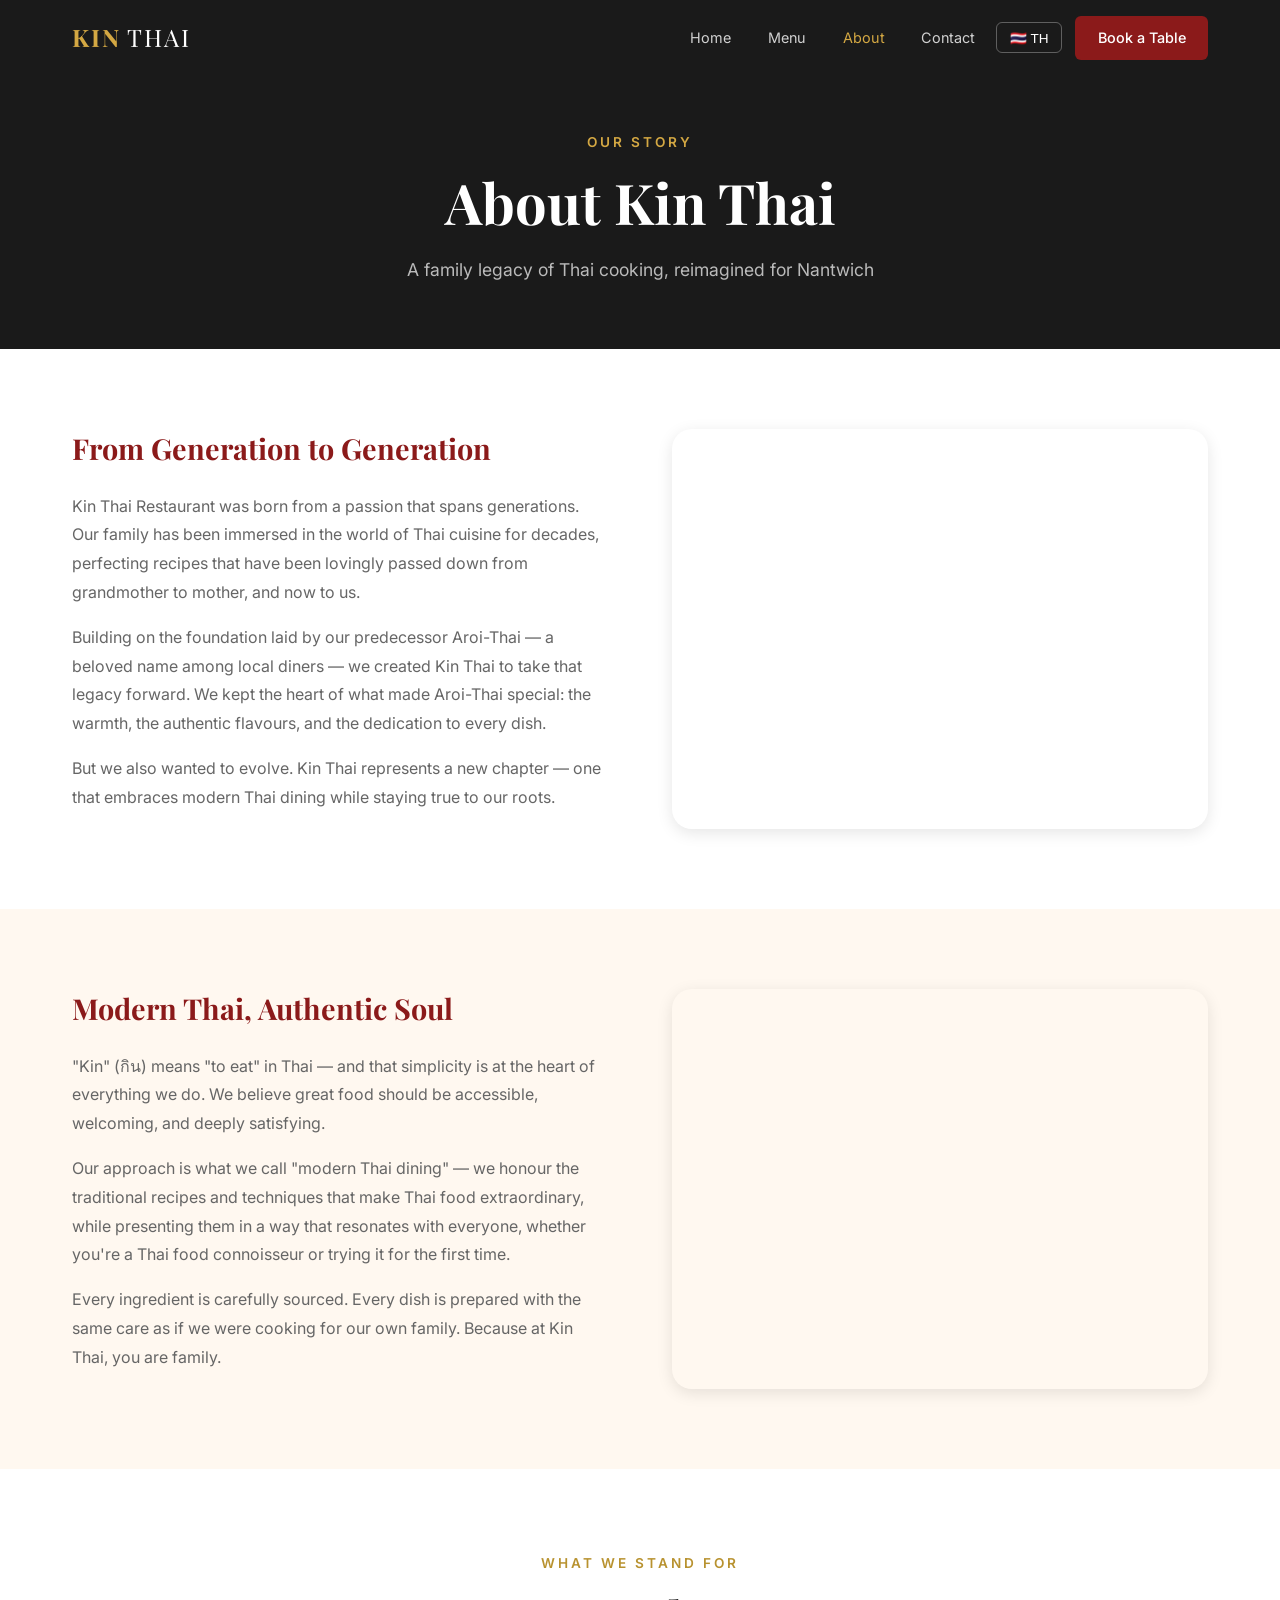
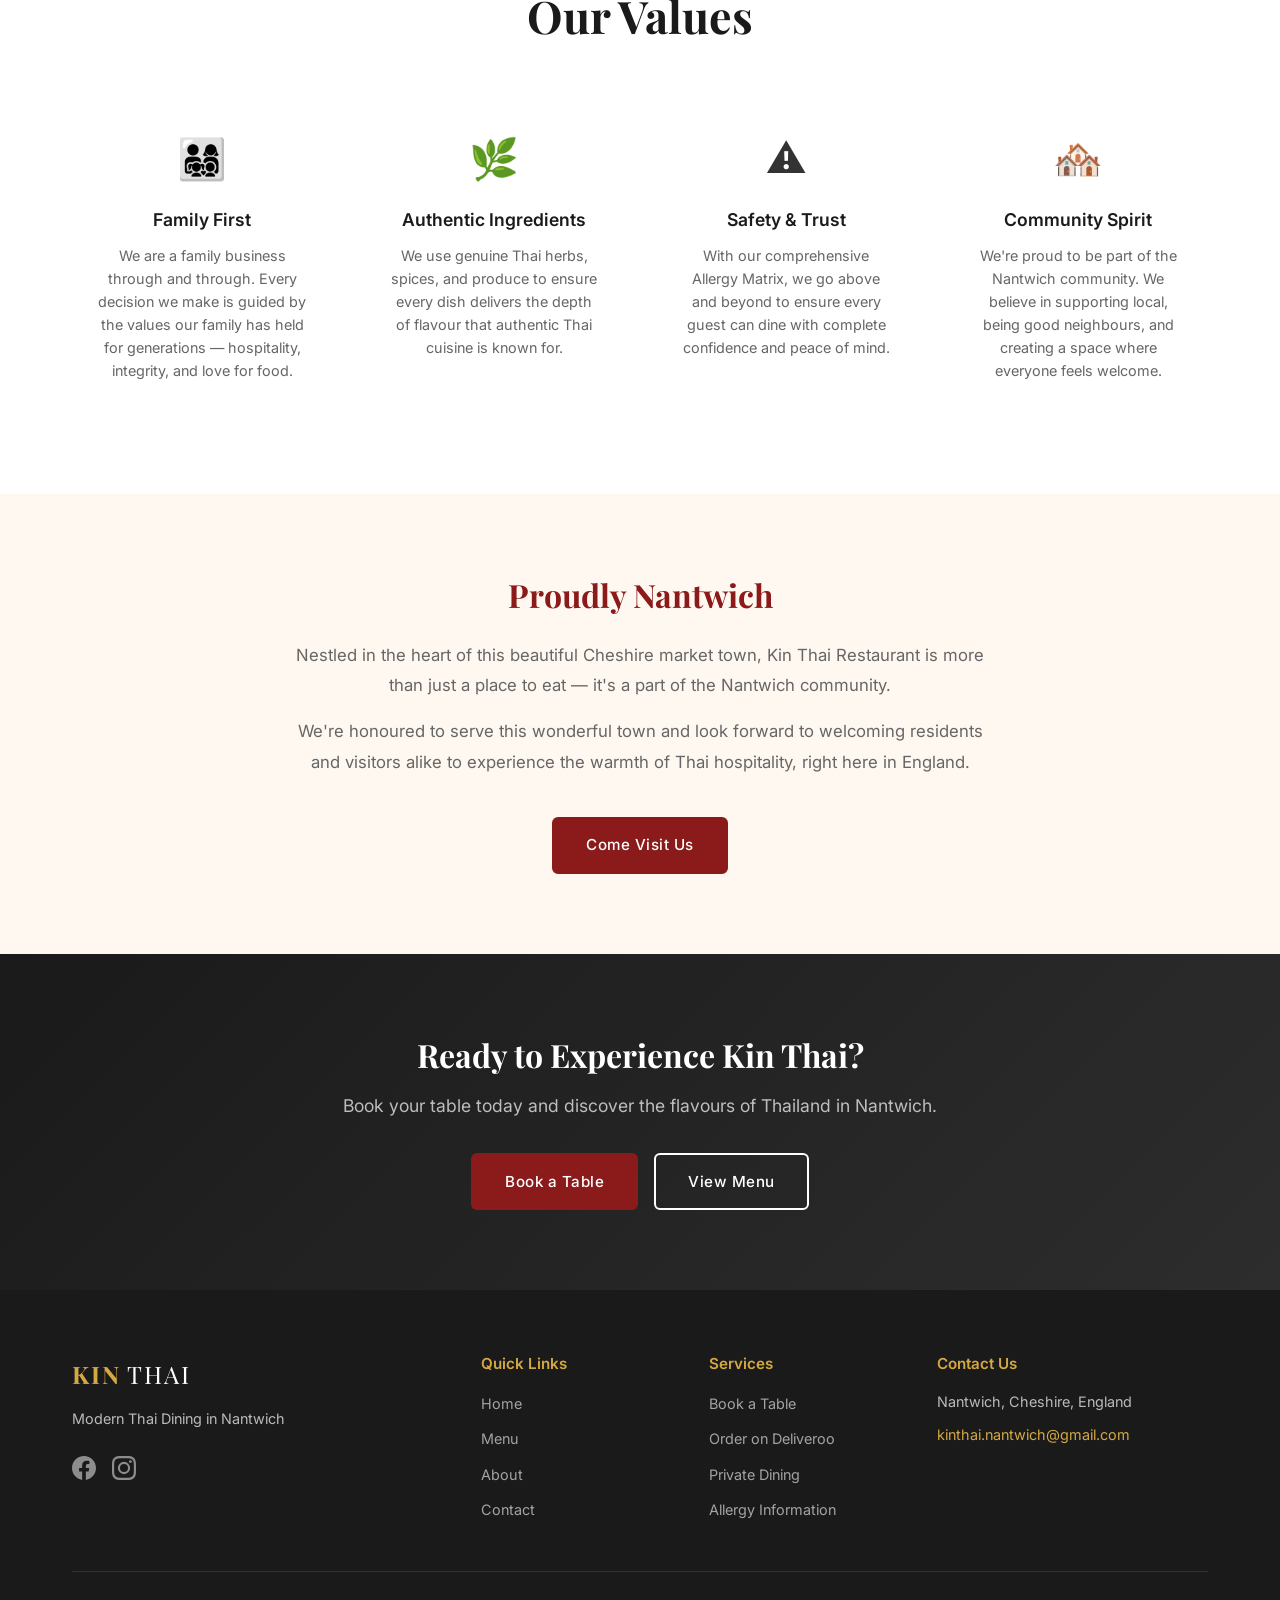
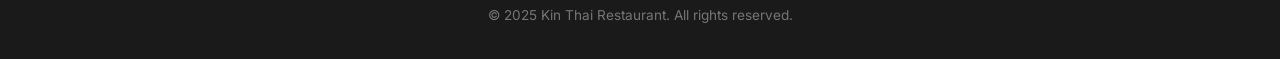
==== about.html @ df7f967f "Initial commit: Kin Thai Restaurant website - Homepage with hero, services, highlights, opening hour" ====
<!DOCTYPE html>
<html lang="en">
<head>
    <meta charset="UTF-8">
    <meta name="viewport" content="width=device-width, initial-scale=1.0">
    <meta name="description" content="About Kin Thai Restaurant - Our family story, heritage, and passion for authentic Thai cuisine in Nantwich, England.">
    <title>About | Kin Thai Restaurant</title>
    <link rel="preconnect" href="https://fonts.googleapis.com">
    <link rel="preconnect" href="https://fonts.gstatic.com" crossorigin>
    <link href="https://fonts.googleapis.com/css2?family=Playfair+Display:ital,wght@0,400;0,600;0,700;1,400&family=Inter:wght@300;400;500;600&family=Noto+Sans+Thai:wght@300;400;500;600&display=swap" rel="stylesheet">
    <link rel="stylesheet" href="css/style.css">
</head>
<body>
    <!-- Navigation -->
    <nav class="navbar navbar-dark" id="navbar">
        <div class="nav-container">
            <a href="index.html" class="nav-logo">
                <span class="logo-kin">KIN</span>
                <span class="logo-thai">THAI</span>
            </a>
            <ul class="nav-menu" id="nav-menu">
                <li><a href="index.html" class="nav-link" data-i18n="nav.home">Home</a></li>
                <li><a href="menu.html" class="nav-link" data-i18n="nav.menu">Menu</a></li>
                <li><a href="about.html" class="nav-link active" data-i18n="nav.about">About</a></li>
                <li><a href="contact.html" class="nav-link" data-i18n="nav.contact">Contact</a></li>
                <li>
                    <button class="lang-toggle" id="lang-toggle" aria-label="Switch language">
                        <span class="lang-en">🇬🇧 EN</span>
                        <span class="lang-th" style="display:none;">🇹🇭 TH</span>
                    </button>
                </li>
                <li><a href="https://rfrr.me/kinthainantwich" target="_blank" rel="noopener" class="nav-btn" data-i18n="nav.book">Book a Table</a></li>
            </ul>
            <button class="hamburger" id="hamburger" aria-label="Toggle menu">
                <span></span>
                <span></span>
                <span></span>
            </button>
        </div>
    </nav>

    <!-- Page Header -->
    <header class="page-header">
        <div class="container">
            <span class="section-label" data-i18n="about.label">Our Story</span>
            <h1 class="page-title" data-i18n="about.title">About Kin Thai</h1>
            <p class="page-subtitle" data-i18n="about.subtitle">A family legacy of Thai cooking, reimagined for Nantwich</p>
        </div>
    </header>

    <!-- Story Section -->
    <section class="section about-story">
        <div class="container">
            <div class="story-grid">
                <div class="story-content">
                    <h2 data-i18n="about.heritageTitle">From Generation to Generation</h2>
                    <p data-i18n="about.heritageP1">
                        Kin Thai Restaurant was born from a passion that spans generations. Our family has been immersed in the world of Thai cuisine for decades, perfecting recipes that have been lovingly passed down from grandmother to mother, and now to us.
                    </p>
                    <p data-i18n="about.heritageP2">
                        Building on the foundation laid by our predecessor Aroi-Thai — a beloved name among local diners — we created Kin Thai to take that legacy forward. We kept the heart of what made Aroi-Thai special: the warmth, the authentic flavours, and the dedication to every dish.
                    </p>
                    <p data-i18n="about.heritageP3">
                        But we also wanted to evolve. Kin Thai represents a new chapter — one that embraces modern Thai dining while staying true to our roots.
                    </p>
                </div>
                <div class="story-image">
                    <div class="story-img-placeholder" style="background-image: url('https://images.unsplash.com/photo-1552566626-52f8b828add9?w=600&q=80')">
                    </div>
                </div>
            </div>
        </div>
    </section>

    <!-- Philosophy Section -->
    <section class="section about-philosophy">
        <div class="container">
            <div class="story-grid reverse">
                <div class="story-image">
                    <div class="story-img-placeholder" style="background-image: url('https://images.unsplash.com/photo-1562565652-a0d8f0c59eb4?w=600&q=80')">
                    </div>
                </div>
                <div class="story-content">
                    <h2 data-i18n="about.philTitle">Modern Thai, Authentic Soul</h2>
                    <p data-i18n="about.philP1">
                        "Kin" (กิน) means "to eat" in Thai — and that simplicity is at the heart of everything we do. We believe great food should be accessible, welcoming, and deeply satisfying.
                    </p>
                    <p data-i18n="about.philP2">
                        Our approach is what we call "modern Thai dining" — we honour the traditional recipes and techniques that make Thai food extraordinary, while presenting them in a way that resonates with everyone, whether you're a Thai food connoisseur or trying it for the first time.
                    </p>
                    <p data-i18n="about.philP3">
                        Every ingredient is carefully sourced. Every dish is prepared with the same care as if we were cooking for our own family. Because at Kin Thai, you are family.
                    </p>
                </div>
            </div>
        </div>
    </section>

    <!-- Values Section -->
    <section class="section about-values">
        <div class="container">
            <div class="section-header">
                <span class="section-label" data-i18n="about.valuesLabel">What We Stand For</span>
                <h2 class="section-title" data-i18n="about.valuesTitle">Our Values</h2>
            </div>
            <div class="values-grid">
                <div class="value-card">
                    <div class="value-icon">👨‍👩‍👧‍👦</div>
                    <h3 data-i18n="about.v1Title">Family First</h3>
                    <p data-i18n="about.v1Desc">We are a family business through and through. Every decision we make is guided by the values our family has held for generations — hospitality, integrity, and love for food.</p>
                </div>
                <div class="value-card">
                    <div class="value-icon">🌿</div>
                    <h3 data-i18n="about.v2Title">Authentic Ingredients</h3>
                    <p data-i18n="about.v2Desc">We use genuine Thai herbs, spices, and produce to ensure every dish delivers the depth of flavour that authentic Thai cuisine is known for.</p>
                </div>
                <div class="value-card">
                    <div class="value-icon">⚠️</div>
                    <h3 data-i18n="about.v3Title">Safety & Trust</h3>
                    <p data-i18n="about.v3Desc">With our comprehensive Allergy Matrix, we go above and beyond to ensure every guest can dine with complete confidence and peace of mind.</p>
                </div>
                <div class="value-card">
                    <div class="value-icon">🏘️</div>
                    <h3 data-i18n="about.v4Title">Community Spirit</h3>
                    <p data-i18n="about.v4Desc">We're proud to be part of the Nantwich community. We believe in supporting local, being good neighbours, and creating a space where everyone feels welcome.</p>
                </div>
            </div>
        </div>
    </section>

    <!-- Nantwich Section -->
    <section class="section about-nantwich">
        <div class="container">
            <div class="nantwich-content">
                <h2 data-i18n="about.nantwichTitle">Proudly Nantwich</h2>
                <p data-i18n="about.nantwichP1">
                    Nestled in the heart of this beautiful Cheshire market town, Kin Thai Restaurant is more than just a place to eat — it's a part of the Nantwich community.
                </p>
                <p data-i18n="about.nantwichP2">
                    We're honoured to serve this wonderful town and look forward to welcoming residents and visitors alike to experience the warmth of Thai hospitality, right here in England.
                </p>
                <a href="contact.html" class="btn btn-primary" data-i18n="about.visitBtn">Come Visit Us</a>
            </div>
        </div>
    </section>

    <!-- CTA Section -->
    <section class="section cta-section">
        <div class="container">
            <div class="cta-content">
                <h2 data-i18n="about.ctaTitle">Ready to Experience Kin Thai?</h2>
                <p data-i18n="about.ctaDesc">Book your table today and discover the flavours of Thailand in Nantwich.</p>
                <div class="cta-buttons">
                    <a href="https://rfrr.me/kinthainantwich" target="_blank" rel="noopener" class="btn btn-primary" data-i18n="about.ctaBook">Book a Table</a>
                    <a href="menu.html" class="btn btn-outline" data-i18n="about.ctaMenu">View Menu</a>
                </div>
            </div>
        </div>
    </section>

    <!-- Footer -->
    <footer class="footer">
        <div class="container">
            <div class="footer-grid">
                <div class="footer-brand">
                    <div class="footer-logo">
                        <span class="logo-kin">KIN</span>
                        <span class="logo-thai">THAI</span>
                    </div>
                    <p data-i18n="footer.tagline">Modern Thai Dining in Nantwich</p>
                    <div class="footer-social">
                        <a href="https://www.facebook.com/KinThaiRestaurant" target="_blank" rel="noopener" aria-label="Facebook">
                            <svg viewBox="0 0 24 24" width="24" height="24" fill="currentColor"><path d="M24 12.073c0-6.627-5.373-12-12-12s-12 5.373-12 12c0 5.99 4.388 10.954 10.125 11.854v-8.385H7.078v-3.47h3.047V9.43c0-3.007 1.792-4.669 4.533-4.669 1.312 0 2.686.235 2.686.235v2.953H15.83c-1.491 0-1.956.925-1.956 1.874v2.25h3.328l-.532 3.47h-2.796v8.385C19.612 23.027 24 18.062 24 12.073z"/></svg>
                        </a>
                        <a href="https://www.instagram.com/kinthai.nantwich" target="_blank" rel="noopener" aria-label="Instagram">
                            <svg viewBox="0 0 24 24" width="24" height="24" fill="currentColor"><path d="M12 2.163c3.204 0 3.584.012 4.85.07 3.252.148 4.771 1.691 4.919 4.919.058 1.265.069 1.645.069 4.849 0 3.205-.012 3.584-.069 4.849-.149 3.225-1.664 4.771-4.919 4.919-1.266.058-1.644.07-4.85.07-3.204 0-3.584-.012-4.849-.07-3.26-.149-4.771-1.699-4.919-4.92-.058-1.265-.07-1.644-.07-4.849 0-3.204.013-3.583.07-4.849.149-3.227 1.664-4.771 4.919-4.919 1.266-.057 1.645-.069 4.849-.069zM12 0C8.741 0 8.333.014 7.053.072 2.695.272.273 2.69.073 7.052.014 8.333 0 8.741 0 12c0 3.259.014 3.668.072 4.948.2 4.358 2.618 6.78 6.98 6.98C8.333 23.986 8.741 24 12 24c3.259 0 3.668-.014 4.948-.072 4.354-.2 6.782-2.618 6.979-6.98.059-1.28.073-1.689.073-4.948 0-3.259-.014-3.667-.072-4.947-.196-4.354-2.617-6.78-6.979-6.98C15.668.014 15.259 0 12 0zm0 5.838a6.162 6.162 0 100 12.324 6.162 6.162 0 000-12.324zM12 16a4 4 0 110-8 4 4 0 010 8zm6.406-11.845a1.44 1.44 0 100 2.881 1.44 1.44 0 000-2.881z"/></svg>
                        </a>
                    </div>
                </div>
                <div class="footer-links">
                    <h4 data-i18n="footer.quickLinks">Quick Links</h4>
                    <ul>
                        <li><a href="index.html" data-i18n="nav.home">Home</a></li>
                        <li><a href="menu.html" data-i18n="nav.menu">Menu</a></li>
                        <li><a href="about.html" data-i18n="nav.about">About</a></li>
                        <li><a href="contact.html" data-i18n="nav.contact">Contact</a></li>
                    </ul>
                </div>
                <div class="footer-links">
                    <h4 data-i18n="footer.services">Services</h4>
                    <ul>
                        <li><a href="https://rfrr.me/kinthainantwich" target="_blank" rel="noopener" data-i18n="footer.bookTable">Book a Table</a></li>
                        <li><a href="https://deliveroo.co.uk" target="_blank" rel="noopener" data-i18n="footer.deliveroo">Order on Deliveroo</a></li>
                        <li><a href="contact.html#private" data-i18n="footer.privateDining">Private Dining</a></li>
                        <li><a href="menu.html#allergy" data-i18n="footer.allergyInfo">Allergy Information</a></li>
                    </ul>
                </div>
                <div class="footer-contact">
                    <h4 data-i18n="footer.contactUs">Contact Us</h4>
                    <p>Nantwich, Cheshire, England</p>
                    <p><a href="mailto:kinthai.nantwich@gmail.com">kinthai.nantwich@gmail.com</a></p>
                </div>
            </div>
            <div class="footer-bottom">
                <p>&copy; 2025 Kin Thai Restaurant. <span data-i18n="footer.rights">All rights reserved.</span></p>
            </div>
        </div>
    </footer>

    <script src="js/i18n.js"></script>
    <script src="js/main.js"></script>
</body>
</html>
---- css/style.css ----
/* ===================================
   KIN THAI RESTAURANT - STYLESHEET
   Modern Thai Dining in Nantwich
   =================================== */

/* --- CSS Variables --- */
:root {
    --color-primary: #8B1A1A;
    --color-primary-dark: #6B1414;
    --color-primary-light: #A52A2A;
    --color-gold: #D4A843;
    --color-gold-light: #E8C868;
    --color-gold-dark: #B8922F;
    --color-cream: #FFF8F0;
    --color-cream-dark: #F5EDE0;
    --color-dark: #1A1A1A;
    --color-dark-soft: #2D2D2D;
    --color-text: #333333;
    --color-text-light: #666666;
    --color-text-muted: #999999;
    --color-white: #FFFFFF;
    --color-border: #E8E0D8;
    --color-success: #2D8B46;
    --color-warning: #E67E22;

    --font-heading: 'Playfair Display', Georgia, serif;
    --font-body: 'Inter', -apple-system, BlinkMacSystemFont, sans-serif;
    --font-thai: 'Noto Sans Thai', sans-serif;

    --shadow-sm: 0 2px 8px rgba(0, 0, 0, 0.06);
    --shadow-md: 0 4px 16px rgba(0, 0, 0, 0.1);
    --shadow-lg: 0 8px 32px rgba(0, 0, 0, 0.15);
    --shadow-xl: 0 16px 48px rgba(0, 0, 0, 0.2);

    --radius-sm: 6px;
    --radius-md: 12px;
    --radius-lg: 20px;
    --radius-xl: 32px;

    --transition: all 0.3s ease;
    --transition-slow: all 0.5s ease;
}

/* --- Reset & Base --- */
*, *::before, *::after {
    margin: 0;
    padding: 0;
    box-sizing: border-box;
}

html {
    scroll-behavior: smooth;
    font-size: 16px;
}

body {
    font-family: var(--font-body);
    color: var(--color-text);
    background-color: var(--color-cream);
    line-height: 1.7;
    overflow-x: hidden;
    -webkit-font-smoothing: antialiased;
}

body[data-lang="th"] {
    font-family: var(--font-thai), var(--font-body);
}

a {
    color: inherit;
    text-decoration: none;
    transition: var(--transition);
}

img {
    max-width: 100%;
    height: auto;
    display: block;
}

ul {
    list-style: none;
}

.container {
    max-width: 1200px;
    margin: 0 auto;
    padding: 0 2rem;
}

.section {
    padding: 5rem 0;
}

/* --- Typography --- */
h1, h2, h3, h4 {
    font-family: var(--font-heading);
    line-height: 1.3;
    color: var(--color-dark);
}

.section-header {
    text-align: center;
    margin-bottom: 3rem;
}

.section-label {
    display: inline-block;
    font-size: 0.85rem;
    font-weight: 600;
    text-transform: uppercase;
    letter-spacing: 3px;
    color: var(--color-gold-dark);
    margin-bottom: 0.75rem;
}

.section-title {
    font-size: clamp(1.8rem, 4vw, 2.8rem);
    font-weight: 700;
    color: var(--color-dark);
}

/* --- Buttons --- */
.btn {
    display: inline-block;
    padding: 0.85rem 2rem;
    font-family: var(--font-body);
    font-size: 0.95rem;
    font-weight: 500;
    border: 2px solid transparent;
    border-radius: var(--radius-sm);
    cursor: pointer;
    transition: var(--transition);
    text-align: center;
    letter-spacing: 0.5px;
}

.btn-primary {
    background: var(--color-primary);
    color: var(--color-white);
    border-color: var(--color-primary);
}

.btn-primary:hover {
    background: var(--color-primary-dark);
    border-color: var(--color-primary-dark);
    transform: translateY(-2px);
    box-shadow: var(--shadow-md);
}

.btn-outline {
    background: transparent;
    color: var(--color-primary);
    border-color: var(--color-primary);
}

.btn-outline:hover {
    background: var(--color-primary);
    color: var(--color-white);
    transform: translateY(-2px);
}

.btn-large {
    padding: 1.1rem 2.5rem;
    font-size: 1.05rem;
}

.link-arrow {
    display: inline-block;
    color: var(--color-primary);
    font-weight: 500;
    margin-top: 1rem;
}

.link-arrow:hover {
    color: var(--color-primary-dark);
    transform: translateX(4px);
}

/* ===================================
   NAVIGATION
   =================================== */
.navbar {
    position: fixed;
    top: 0;
    left: 0;
    right: 0;
    z-index: 1000;
    padding: 1rem 0;
    transition: var(--transition);
    background: transparent;
}

.navbar.scrolled {
    background: rgba(26, 26, 26, 0.95);
    backdrop-filter: blur(10px);
    padding: 0.6rem 0;
    box-shadow: var(--shadow-md);
}

.navbar-dark {
    background: var(--color-dark);
}

.nav-container {
    max-width: 1200px;
    margin: 0 auto;
    padding: 0 2rem;
    display: flex;
    align-items: center;
    justify-content: space-between;
}

.nav-logo {
    display: flex;
    align-items: baseline;
    gap: 0.4rem;
    font-family: var(--font-heading);
    font-size: 1.5rem;
    font-weight: 700;
    letter-spacing: 2px;
}

.logo-kin {
    color: var(--color-gold);
}

.logo-thai {
    color: var(--color-white);
    font-weight: 400;
}

.nav-menu {
    display: flex;
    align-items: center;
    gap: 0.3rem;
}

.nav-link {
    color: rgba(255, 255, 255, 0.8);
    padding: 0.5rem 1rem;
    font-size: 0.9rem;
    font-weight: 400;
    border-radius: var(--radius-sm);
    transition: var(--transition);
}

.nav-link:hover,
.nav-link.active {
    color: var(--color-gold);
}

.nav-btn {
    display: inline-block;
    padding: 0.6rem 1.4rem;
    background: var(--color-primary);
    color: var(--color-white) !important;
    border-radius: var(--radius-sm);
    font-size: 0.9rem;
    font-weight: 500;
    margin-left: 0.5rem;
}

.nav-btn:hover {
    background: var(--color-primary-light);
    transform: translateY(-1px);
}

.lang-toggle {
    background: none;
    border: 1px solid rgba(255, 255, 255, 0.3);
    color: var(--color-white);
    padding: 0.4rem 0.8rem;
    border-radius: var(--radius-sm);
    cursor: pointer;
    font-size: 0.85rem;
    transition: var(--transition);
}

.lang-toggle:hover {
    border-color: var(--color-gold);
    color: var(--color-gold);
}

/* Hamburger */
.hamburger {
    display: none;
    flex-direction: column;
    gap: 5px;
    background: none;
    border: none;
    cursor: pointer;
    padding: 5px;
}

.hamburger span {
    width: 25px;
    height: 2px;
    background: var(--color-white);
    transition: var(--transition);
}

.hamburger.active span:nth-child(1) {
    transform: rotate(45deg) translate(5px, 5px);
}

.hamburger.active span:nth-child(2) {
    opacity: 0;
}

.hamburger.active span:nth-child(3) {
    transform: rotate(-45deg) translate(5px, -5px);
}

/* ===================================
   HERO SECTION
   =================================== */
.hero {
    position: relative;
    min-height: 100vh;
    display: flex;
    flex-direction: column;
    align-items: center;
    justify-content: center;
    background: linear-gradient(135deg, #1a1a1a 0%, #2d1f1f 50%, #1a1a1a 100%);
    background-image: 
        linear-gradient(rgba(26, 26, 26, 0.6), rgba(26, 26, 26, 0.7)),
        url('https://images.unsplash.com/photo-1517248135467-4c7edcad34c4?w=1600&q=80');
    background-size: cover;
    background-position: center;
    background-attachment: fixed;
    overflow: hidden;
}

.hero-overlay {
    position: absolute;
    inset: 0;
    background: radial-gradient(ellipse at center, transparent 0%, rgba(26, 26, 26, 0.4) 100%);
}

.hero-content {
    position: relative;
    text-align: center;
    z-index: 2;
    padding: 0 2rem;
}

.hero-subtitle {
    font-size: clamp(0.9rem, 2vw, 1.1rem);
    font-weight: 400;
    letter-spacing: 4px;
    text-transform: uppercase;
    color: var(--color-gold);
    margin-bottom: 1.5rem;
    opacity: 0;
    animation: fadeUp 0.8s ease 0.3s forwards;
}

.hero-title {
    font-family: var(--font-heading);
    font-size: clamp(4rem, 10vw, 8rem);
    font-weight: 700;
    letter-spacing: 8px;
    margin-bottom: 1.5rem;
    opacity: 0;
    animation: fadeUp 0.8s ease 0.5s forwards;
}

.hero-kin {
    color: var(--color-gold);
}

.hero-thai {
    color: var(--color-white);
    font-weight: 400;
}

.hero-tagline {
    font-size: clamp(1rem, 2.5vw, 1.3rem);
    color: rgba(255, 255, 255, 0.8);
    font-style: italic;
    font-family: var(--font-heading);
    margin-bottom: 2.5rem;
    opacity: 0;
    animation: fadeUp 0.8s ease 0.7s forwards;
}

.hero-cta {
    display: flex;
    gap: 1rem;
    justify-content: center;
    flex-wrap: wrap;
    opacity: 0;
    animation: fadeUp 0.8s ease 0.9s forwards;
}

.hero-cta .btn-outline {
    color: var(--color-white);
    border-color: var(--color-white);
}

.hero-cta .btn-outline:hover {
    background: var(--color-white);
    color: var(--color-dark);
}

.hero-scroll {
    position: absolute;
    bottom: 2rem;
    left: 50%;
    transform: translateX(-50%);
    text-align: center;
    color: rgba(255, 255, 255, 0.5);
    font-size: 0.8rem;
    letter-spacing: 2px;
    z-index: 2;
    opacity: 0;
    animation: fadeUp 0.8s ease 1.2s forwards;
}

.scroll-arrow {
    width: 20px;
    height: 20px;
    border-right: 2px solid rgba(255, 255, 255, 0.4);
    border-bottom: 2px solid rgba(255, 255, 255, 0.4);
    transform: rotate(45deg);
    margin: 0.5rem auto 0;
    animation: scrollBounce 2s ease infinite;
}

@keyframes fadeUp {
    from {
        opacity: 0;
        transform: translateY(30px);
    }
    to {
        opacity: 1;
        transform: translateY(0);
    }
}

@keyframes scrollBounce {
    0%, 100% { transform: rotate(45deg) translate(0, 0); }
    50% { transform: rotate(45deg) translate(5px, 5px); }
}

/* ===================================
   PAGE HEADER (inner pages)
   =================================== */
.page-header {
    background: var(--color-dark);
    padding: 8rem 0 4rem;
    text-align: center;
}

.page-header .section-label {
    color: var(--color-gold);
}

.page-title {
    font-size: clamp(2.2rem, 5vw, 3.5rem);
    color: var(--color-white);
    margin-bottom: 1rem;
}

.page-subtitle {
    font-size: 1.1rem;
    color: rgba(255, 255, 255, 0.7);
    max-width: 600px;
    margin: 0 auto;
}

/* ===================================
   WELCOME SECTION
   =================================== */
.welcome {
    background: var(--color-white);
}

.welcome-grid {
    display: grid;
    grid-template-columns: 1fr 1fr;
    gap: 4rem;
    align-items: start;
}

.welcome-text p {
    font-size: 1.05rem;
    color: var(--color-text-light);
    margin-bottom: 1rem;
    line-height: 1.8;
}

.welcome-features {
    display: grid;
    grid-template-columns: 1fr 1fr;
    gap: 1.5rem;
}

.feature-card {
    background: var(--color-cream);
    padding: 1.5rem;
    border-radius: var(--radius-md);
    transition: var(--transition);
}

.feature-card:hover {
    transform: translateY(-4px);
    box-shadow: var(--shadow-md);
}

.feature-icon {
    font-size: 2rem;
    margin-bottom: 0.75rem;
}

.feature-card h3 {
    font-size: 1rem;
    font-family: var(--font-body);
    font-weight: 600;
    margin-bottom: 0.5rem;
}

.feature-card p {
    font-size: 0.85rem;
    color: var(--color-text-light);
    line-height: 1.5;
}

/* ===================================
   HIGHLIGHTS / SIGNATURE DISHES
   =================================== */
.highlights {
    background: var(--color-cream);
}

.highlights-grid {
    display: grid;
    grid-template-columns: repeat(3, 1fr);
    gap: 2rem;
}

.highlight-card {
    background: var(--color-white);
    border-radius: var(--radius-md);
    overflow: hidden;
    box-shadow: var(--shadow-sm);
    transition: var(--transition);
}

.highlight-card:hover {
    transform: translateY(-6px);
    box-shadow: var(--shadow-lg);
}

.highlight-img {
    height: 220px;
    background-size: cover;
    background-position: center;
    transition: var(--transition-slow);
}

.highlight-card:hover .highlight-img {
    transform: scale(1.05);
}

.highlight-content {
    padding: 1.5rem;
}

.highlight-content h3 {
    font-size: 1.2rem;
    margin-bottom: 0.75rem;
}

.highlight-content p {
    font-size: 0.9rem;
    color: var(--color-text-light);
    line-height: 1.6;
}

.highlights-cta {
    text-align: center;
    margin-top: 3rem;
}

/* ===================================
   ALLERGY BANNER
   =================================== */
.allergy-banner {
    background: linear-gradient(135deg, var(--color-primary-dark) 0%, var(--color-primary) 100%);
    padding: 3rem 0;
}

.allergy-content {
    display: flex;
    align-items: flex-start;
    gap: 2rem;
    color: var(--color-white);
}

.allergy-icon {
    font-size: 3rem;
    flex-shrink: 0;
}

.allergy-content h3 {
    color: var(--color-gold);
    font-size: 1.4rem;
    margin-bottom: 0.75rem;
}

.allergy-content p {
    color: rgba(255, 255, 255, 0.9);
    font-size: 1rem;
    line-height: 1.7;
    margin-bottom: 0.75rem;
}

.allergy-content .link-arrow {
    color: var(--color-gold);
}

.allergy-content .link-arrow:hover {
    color: var(--color-gold-light);
}

/* ===================================
   HOURS SECTION
   =================================== */
.hours-section {
    background: var(--color-white);
}

.hours-grid {
    display: grid;
    grid-template-columns: 1fr 1fr;
    gap: 4rem;
    align-items: start;
}

.hours-info .section-label,
.hours-info .section-title {
    text-align: left;
}

.hours-table {
    width: 100%;
    margin-top: 1.5rem;
    border-collapse: collapse;
}

.hours-table td {
    padding: 0.75rem 0;
    border-bottom: 1px solid var(--color-border);
    font-size: 0.95rem;
}

.hours-table td:first-child {
    font-weight: 500;
}

.hours-table td:last-child {
    text-align: right;
    color: var(--color-text-light);
}

.hours-table tr.closed td {
    color: var(--color-text-muted);
}

.hours-cta {
    display: flex;
    flex-direction: column;
    gap: 1.5rem;
}

.cta-card {
    background: var(--color-cream);
    padding: 2rem;
    border-radius: var(--radius-md);
    text-align: center;
}

.cta-card h3 {
    font-size: 1.2rem;
    margin-bottom: 0.75rem;
}

.cta-card p {
    font-size: 0.95rem;
    color: var(--color-text-light);
    margin-bottom: 1.5rem;
}

/* ===================================
   INFO BAR
   =================================== */
.info-bar {
    background: var(--color-dark);
    padding: 3rem 0;
}

.info-grid {
    display: grid;
    grid-template-columns: repeat(3, 1fr);
    gap: 2rem;
    text-align: center;
}

.info-item h4 {
    color: var(--color-gold);
    font-size: 1rem;
    font-family: var(--font-body);
    font-weight: 600;
    margin-bottom: 0.5rem;
}

.info-item p {
    color: rgba(255, 255, 255, 0.7);
    font-size: 0.9rem;
}

/* ===================================
   MENU PAGE
   =================================== */
.menu-section {
    background: var(--color-white);
}

.menu-filter {
    display: flex;
    flex-wrap: wrap;
    gap: 0.5rem;
    justify-content: center;
    margin-bottom: 3rem;
    padding-bottom: 2rem;
    border-bottom: 1px solid var(--color-border);
}

.filter-btn {
    padding: 0.5rem 1.2rem;
    background: var(--color-cream);
    border: 1px solid var(--color-border);
    border-radius: var(--radius-xl);
    font-family: var(--font-body);
    font-size: 0.85rem;
    font-weight: 500;
    color: var(--color-text-light);
    cursor: pointer;
    transition: var(--transition);
}

.filter-btn:hover {
    border-color: var(--color-primary);
    color: var(--color-primary);
}

.filter-btn.active {
    background: var(--color-primary);
    border-color: var(--color-primary);
    color: var(--color-white);
}

.menu-category {
    margin-bottom: 3rem;
}

.category-title {
    font-size: 1.6rem;
    color: var(--color-primary);
    margin-bottom: 1.5rem;
    padding-bottom: 0.75rem;
    border-bottom: 2px solid var(--color-gold);
    display: inline-block;
}

.menu-grid {
    display: grid;
    grid-template-columns: repeat(2, 1fr);
    gap: 1.5rem;
}

.menu-item {
    background: var(--color-cream);
    padding: 1.5rem;
    border-radius: var(--radius-md);
    transition: var(--transition);
    border: 1px solid transparent;
}

.menu-item:hover {
    border-color: var(--color-gold);
    box-shadow: var(--shadow-sm);
}

.menu-item.featured {
    border-color: var(--color-gold);
    background: linear-gradient(135deg, var(--color-cream) 0%, #FFF5E1 100%);
}

.menu-item-header {
    display: flex;
    justify-content: space-between;
    align-items: flex-start;
    margin-bottom: 0.5rem;
}

.menu-item-header h3 {
    font-size: 1.05rem;
    font-family: var(--font-body);
    font-weight: 600;
}

.thai-name {
    font-family: var(--font-thai);
    font-size: 0.85rem;
    font-weight: 400;
    color: var(--color-text-muted);
    margin-left: 0.5rem;
}

.menu-price {
    font-family: var(--font-heading);
    font-size: 1.1rem;
    font-weight: 700;
    color: var(--color-primary);
    white-space: nowrap;
    margin-left: 1rem;
}

.menu-desc {
    font-size: 0.88rem;
    color: var(--color-text-light);
    line-height: 1.6;
    margin-bottom: 0.75rem;
}

.menu-tags {
    display: flex;
    flex-wrap: wrap;
    gap: 0.4rem;
}

.tag {
    display: inline-block;
    padding: 0.2rem 0.6rem;
    font-size: 0.75rem;
    border-radius: var(--radius-xl);
    font-weight: 500;
}

.tag-allergy {
    background: #FFF3E0;
    color: #E65100;
    border: 1px solid #FFE0B2;
}

.tag-veg {
    background: #E8F5E9;
    color: #2E7D32;
    border: 1px solid #C8E6C9;
}

.tag-spicy {
    background: #FFEBEE;
    color: #C62828;
    border: 1px solid #FFCDD2;
}

.tag-mild {
    background: #E3F2FD;
    color: #1565C0;
    border: 1px solid #BBDEFB;
}

.tag-signature {
    background: #FFF8E1;
    color: #F57F17;
    border: 1px solid #FFECB3;
}

/* ===================================
   ALLERGY SECTION
   =================================== */
.allergy-section {
    background: var(--color-cream);
}

.allergy-info-card {
    max-width: 800px;
    margin: 0 auto;
    background: var(--color-white);
    padding: 3rem;
    border-radius: var(--radius-lg);
    box-shadow: var(--shadow-md);
    text-align: center;
}

.allergy-icon-large {
    font-size: 4rem;
    margin-bottom: 1rem;
}

.allergy-info-card h3 {
    font-size: 1.5rem;
    margin-bottom: 1rem;
}

.allergy-info-card p {
    color: var(--color-text-light);
    font-size: 1rem;
    line-height: 1.7;
    margin-bottom: 1.5rem;
}

.allergy-legend {
    text-align: left;
    margin-top: 2rem;
    padding-top: 2rem;
    border-top: 1px solid var(--color-border);
}

.allergy-legend h4 {
    font-family: var(--font-body);
    font-size: 1rem;
    font-weight: 600;
    margin-bottom: 1rem;
}

.allergen-grid {
    display: grid;
    grid-template-columns: repeat(auto-fill, minmax(130px, 1fr));
    gap: 0.75rem;
}

.allergen-item {
    padding: 0.5rem 0.75rem;
    background: var(--color-cream);
    border-radius: var(--radius-sm);
    font-size: 0.85rem;
    text-align: center;
}

/* ===================================
   ABOUT PAGE
   =================================== */
.about-story,
.about-philosophy {
    background: var(--color-white);
}

.about-philosophy {
    background: var(--color-cream);
}

.story-grid {
    display: grid;
    grid-template-columns: 1fr 1fr;
    gap: 4rem;
    align-items: center;
}

.story-grid.reverse {
    direction: rtl;
}

.story-grid.reverse > * {
    direction: ltr;
}

.story-content h2 {
    font-size: 1.8rem;
    margin-bottom: 1.5rem;
    color: var(--color-primary);
}

.story-content p {
    font-size: 1rem;
    color: var(--color-text-light);
    line-height: 1.8;
    margin-bottom: 1rem;
}

.story-img-placeholder {
    width: 100%;
    height: 400px;
    background-size: cover;
    background-position: center;
    border-radius: var(--radius-lg);
    box-shadow: var(--shadow-md);
}

/* Values */
.about-values {
    background: var(--color-white);
}

.values-grid {
    display: grid;
    grid-template-columns: repeat(4, 1fr);
    gap: 2rem;
}

.value-card {
    text-align: center;
    padding: 2rem 1.5rem;
    border-radius: var(--radius-md);
    transition: var(--transition);
}

.value-card:hover {
    background: var(--color-cream);
    transform: translateY(-4px);
}

.value-icon {
    font-size: 2.5rem;
    margin-bottom: 1rem;
}

.value-card h3 {
    font-size: 1.1rem;
    font-family: var(--font-body);
    font-weight: 600;
    margin-bottom: 0.75rem;
}

.value-card p {
    font-size: 0.9rem;
    color: var(--color-text-light);
    line-height: 1.6;
}

/* Nantwich */
.about-nantwich {
    background: var(--color-cream);
}

.nantwich-content {
    max-width: 700px;
    margin: 0 auto;
    text-align: center;
}

.nantwich-content h2 {
    font-size: 2rem;
    color: var(--color-primary);
    margin-bottom: 1.5rem;
}

.nantwich-content p {
    font-size: 1.05rem;
    color: var(--color-text-light);
    line-height: 1.8;
    margin-bottom: 1rem;
}

.nantwich-content .btn {
    margin-top: 1.5rem;
}

/* CTA Section */
.cta-section {
    background: linear-gradient(135deg, var(--color-dark) 0%, var(--color-dark-soft) 100%);
    text-align: center;
}

.cta-content h2 {
    color: var(--color-white);
    font-size: 2rem;
    margin-bottom: 1rem;
}

.cta-content p {
    color: rgba(255, 255, 255, 0.7);
    font-size: 1.1rem;
    margin-bottom: 2rem;
}

.cta-buttons {
    display: flex;
    gap: 1rem;
    justify-content: center;
    flex-wrap: wrap;
}

.cta-buttons .btn-outline {
    color: var(--color-white);
    border-color: var(--color-white);
}

.cta-buttons .btn-outline:hover {
    background: var(--color-white);
    color: var(--color-dark);
}

/* ===================================
   CONTACT PAGE
   =================================== */
.contact-section {
    background: var(--color-white);
}

.contact-grid {
    display: grid;
    grid-template-columns: 380px 1fr;
    gap: 3rem;
    align-items: start;
}

.contact-card {
    background: var(--color-cream);
    padding: 1.5rem;
    border-radius: var(--radius-md);
    margin-bottom: 1rem;
}

.contact-icon {
    font-size: 1.5rem;
    margin-bottom: 0.5rem;
}

.contact-card h3 {
    font-size: 1rem;
    font-family: var(--font-body);
    font-weight: 600;
    margin-bottom: 0.5rem;
}

.contact-card p {
    font-size: 0.9rem;
    color: var(--color-text-light);
    line-height: 1.6;
}

.contact-card a {
    color: var(--color-primary);
}

.contact-card a:hover {
    text-decoration: underline;
}

.hours-table-compact {
    width: 100%;
    border-collapse: collapse;
    margin-top: 0.5rem;
}

.hours-table-compact td {
    padding: 0.4rem 0;
    font-size: 0.85rem;
    border-bottom: 1px solid var(--color-border);
}

.hours-table-compact td:last-child {
    text-align: right;
    color: var(--color-text-light);
}

.hours-table-compact tr.closed td {
    color: var(--color-text-muted);
}

.payment-methods {
    display: flex;
    flex-wrap: wrap;
    gap: 0.5rem;
    margin-top: 0.5rem;
}

.payment-badge {
    padding: 0.3rem 0.7rem;
    background: var(--color-white);
    border: 1px solid var(--color-border);
    border-radius: var(--radius-sm);
    font-size: 0.8rem;
    font-weight: 500;
}

.social-links {
    display: flex;
    flex-direction: column;
    gap: 0.75rem;
    margin-top: 0.5rem;
}

.social-link {
    display: flex;
    align-items: center;
    gap: 0.75rem;
    color: var(--color-primary);
    font-size: 0.9rem;
    font-weight: 500;
}

.social-link:hover {
    color: var(--color-primary-dark);
}

/* Action Cards */
.action-card {
    background: var(--color-cream);
    padding: 2rem;
    border-radius: var(--radius-md);
    margin-bottom: 1.5rem;
}

.action-card h2 {
    font-size: 1.4rem;
    margin-bottom: 1rem;
}

.action-card p {
    color: var(--color-text-light);
    margin-bottom: 1rem;
    line-height: 1.7;
}

.book-card {
    background: linear-gradient(135deg, var(--color-primary) 0%, var(--color-primary-dark) 100%);
    color: var(--color-white);
    text-align: center;
}

.book-card h2 {
    color: var(--color-gold);
}

.book-card p {
    color: rgba(255, 255, 255, 0.8);
}

.order-options {
    display: grid;
    grid-template-columns: 1fr 1fr;
    gap: 1.5rem;
}

.order-option {
    text-align: center;
}

.order-option h3 {
    font-family: var(--font-body);
    font-size: 1rem;
    margin-bottom: 0.5rem;
}

.private-features {
    margin: 1rem 0 1.5rem;
    padding-left: 1.2rem;
}

.private-features li {
    list-style: disc;
    font-size: 0.9rem;
    color: var(--color-text-light);
    margin-bottom: 0.4rem;
}

/* Contact Form */
.contact-form {
    display: flex;
    flex-direction: column;
    gap: 1.25rem;
}

.form-group label {
    display: block;
    font-size: 0.85rem;
    font-weight: 600;
    margin-bottom: 0.4rem;
    color: var(--color-text);
}

.form-group input,
.form-group select,
.form-group textarea {
    width: 100%;
    padding: 0.75rem 1rem;
    font-family: var(--font-body);
    font-size: 0.95rem;
    border: 1px solid var(--color-border);
    border-radius: var(--radius-sm);
    background: var(--color-white);
    color: var(--color-text);
    transition: var(--transition);
}

.form-group input:focus,
.form-group select:focus,
.form-group textarea:focus {
    outline: none;
    border-color: var(--color-primary);
    box-shadow: 0 0 0 3px rgba(139, 26, 26, 0.1);
}

.form-group textarea {
    resize: vertical;
    min-height: 120px;
}

.form-success {
    text-align: center;
    padding: 2rem;
}

.success-icon {
    font-size: 3rem;
    margin-bottom: 1rem;
}

.form-success h3 {
    color: var(--color-success);
    margin-bottom: 0.5rem;
}

/* Map */
.map-section {
    background: var(--color-cream);
}

.map-container {
    border-radius: var(--radius-md);
    overflow: hidden;
    box-shadow: var(--shadow-md);
}

/* ===================================
   FOOTER
   =================================== */
.footer {
    background: var(--color-dark);
    padding: 4rem 0 2rem;
    color: rgba(255, 255, 255, 0.7);
}

.footer-grid {
    display: grid;
    grid-template-columns: 2fr 1fr 1fr 1.5fr;
    gap: 3rem;
    margin-bottom: 3rem;
}

.footer-logo {
    display: flex;
    align-items: baseline;
    gap: 0.4rem;
    font-family: var(--font-heading);
    font-size: 1.5rem;
    font-weight: 700;
    letter-spacing: 2px;
    margin-bottom: 0.75rem;
}

.footer-brand p {
    font-size: 0.9rem;
    margin-bottom: 1.5rem;
}

.footer-social {
    display: flex;
    gap: 1rem;
}

.footer-social a {
    color: rgba(255, 255, 255, 0.5);
    transition: var(--transition);
}

.footer-social a:hover {
    color: var(--color-gold);
}

.footer-links h4,
.footer-contact h4 {
    color: var(--color-gold);
    font-size: 0.95rem;
    font-family: var(--font-body);
    font-weight: 600;
    margin-bottom: 1rem;
}

.footer-links ul {
    display: flex;
    flex-direction: column;
    gap: 0.5rem;
}

.footer-links a {
    font-size: 0.9rem;
    color: rgba(255, 255, 255, 0.6);
}

.footer-links a:hover {
    color: var(--color-gold);
}

.footer-contact p {
    font-size: 0.9rem;
    margin-bottom: 0.5rem;
}

.footer-contact a {
    color: var(--color-gold);
}

.footer-contact a:hover {
    text-decoration: underline;
}

.footer-bottom {
    padding-top: 2rem;
    border-top: 1px solid rgba(255, 255, 255, 0.1);
    text-align: center;
    font-size: 0.85rem;
    color: rgba(255, 255, 255, 0.4);
}

/* ===================================
   SCROLL ANIMATIONS
   =================================== */
.fade-in {
    opacity: 0;
    transform: translateY(20px);
    transition: opacity 0.6s ease, transform 0.6s ease;
}

.fade-in.visible {
    opacity: 1;
    transform: translateY(0);
}

/* ===================================
   RESPONSIVE DESIGN
   =================================== */
@media (max-width: 1024px) {
    .welcome-grid {
        grid-template-columns: 1fr;
        gap: 3rem;
    }

    .highlights-grid {
        grid-template-columns: 1fr 1fr;
    }

    .hours-grid {
        grid-template-columns: 1fr;
        gap: 2rem;
    }

    .values-grid {
        grid-template-columns: repeat(2, 1fr);
    }

    .footer-grid {
        grid-template-columns: 1fr 1fr;
        gap: 2rem;
    }

    .contact-grid {
        grid-template-columns: 1fr;
    }
}

@media (max-width: 768px) {
    .section {
        padding: 3.5rem 0;
    }

    .container {
        padding: 0 1.25rem;
    }

    /* Mobile Nav */
    .hamburger {
        display: flex;
    }

    .nav-menu {
        position: fixed;
        top: 0;
        right: -100%;
        width: 80%;
        max-width: 360px;
        height: 100vh;
        background: var(--color-dark);
        flex-direction: column;
        align-items: flex-start;
        padding: 5rem 2rem 2rem;
        gap: 0.5rem;
        transition: var(--transition);
        box-shadow: var(--shadow-xl);
    }

    .nav-menu.active {
        right: 0;
    }

    .nav-link {
        font-size: 1.1rem;
        padding: 0.75rem 0;
    }

    .nav-btn {
        margin-left: 0;
        margin-top: 1rem;
    }

    /* Hero */
    .hero {
        background-attachment: scroll;
    }

    .hero-title {
        letter-spacing: 4px;
    }

    /* Grids */
    .highlights-grid {
        grid-template-columns: 1fr;
    }

    .info-grid {
        grid-template-columns: 1fr;
        gap: 1.5rem;
    }

    .menu-grid {
        grid-template-columns: 1fr;
    }

    .story-grid,
    .story-grid.reverse {
        grid-template-columns: 1fr;
        gap: 2rem;
        direction: ltr;
    }

    .story-img-placeholder {
        height: 280px;
    }

    .values-grid {
        grid-template-columns: 1fr;
    }

    .footer-grid {
        grid-template-columns: 1fr;
    }

    .order-options {
        grid-template-columns: 1fr;
    }

    .menu-filter {
        gap: 0.4rem;
    }

    .filter-btn {
        padding: 0.4rem 0.8rem;
        font-size: 0.8rem;
    }

    .allergy-content {
        flex-direction: column;
        text-align: center;
    }

    .allergen-grid {
        grid-template-columns: repeat(2, 1fr);
    }
}

@media (max-width: 480px) {
    html {
        font-size: 15px;
    }

    .welcome-features {
        grid-template-columns: 1fr;
    }

    .hero-cta {
        flex-direction: column;
        align-items: center;
    }

    .cta-buttons {
        flex-direction: column;
        align-items: center;
    }
}
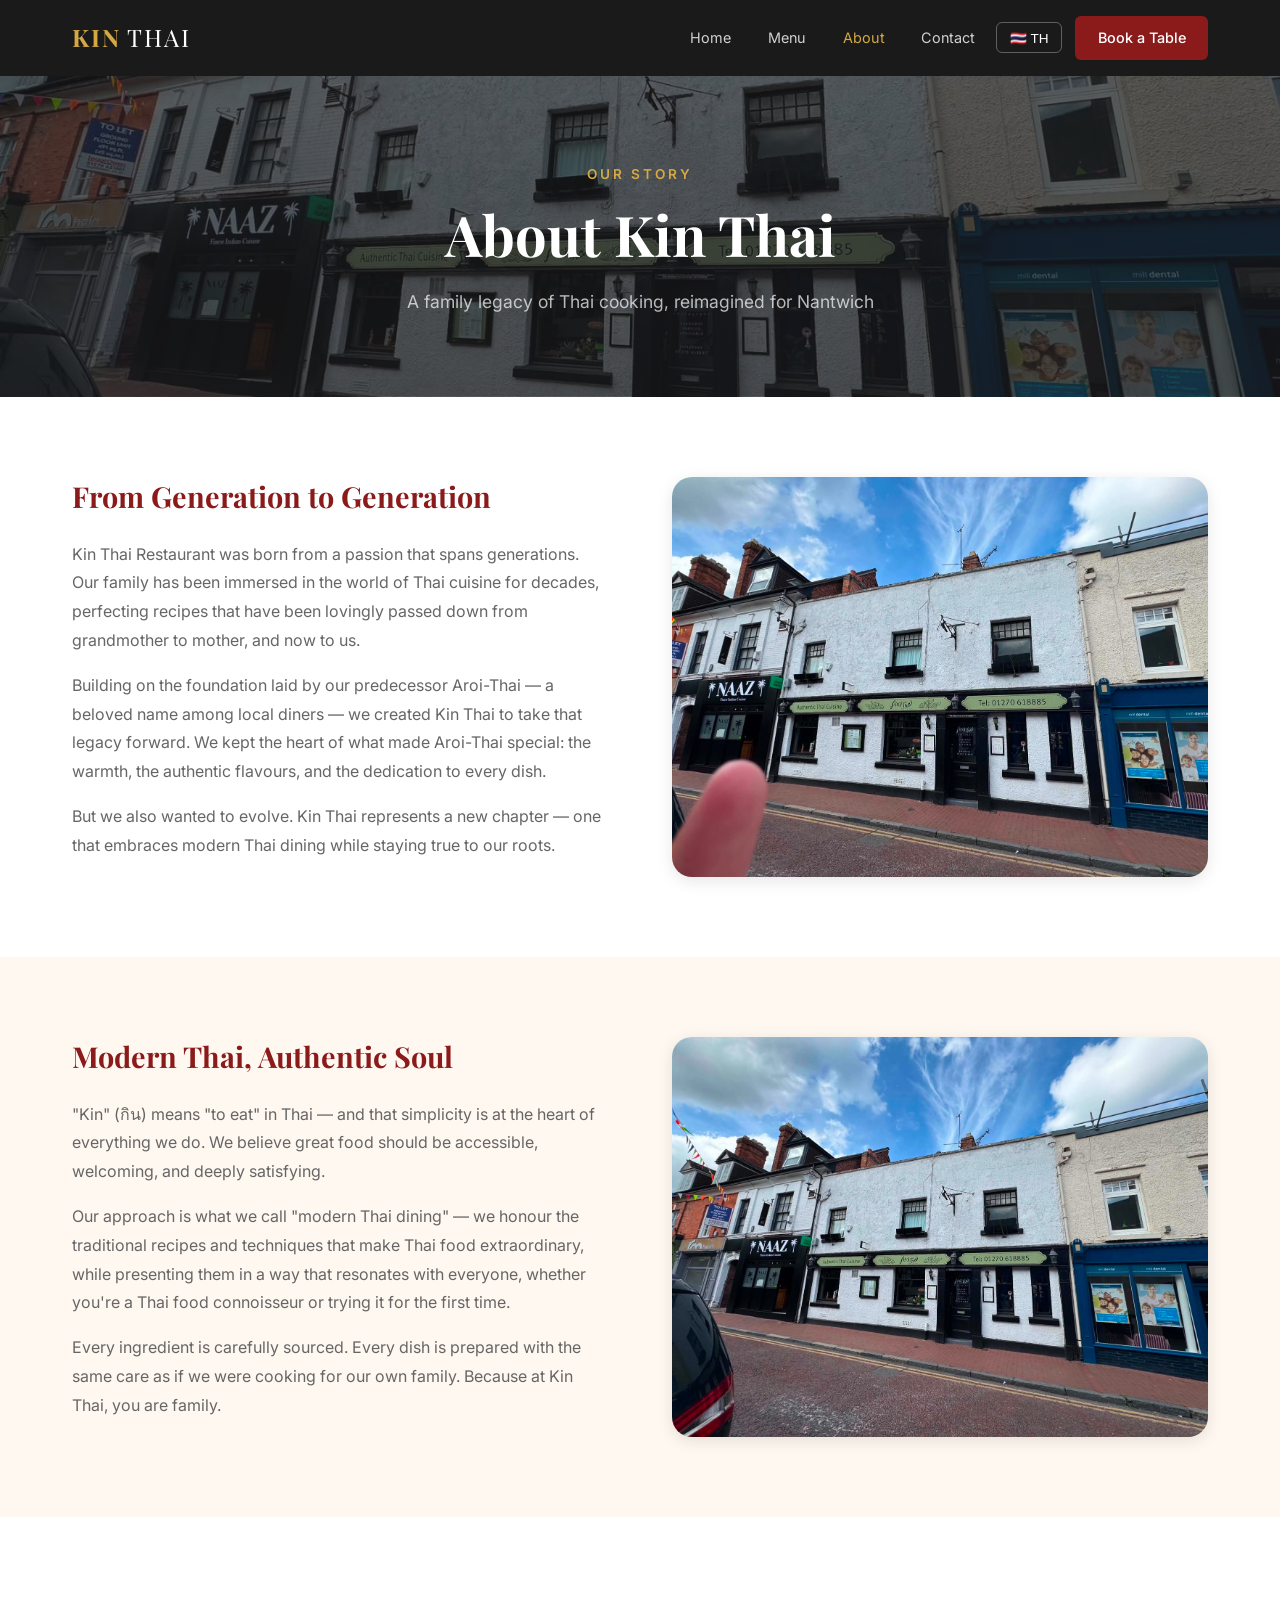
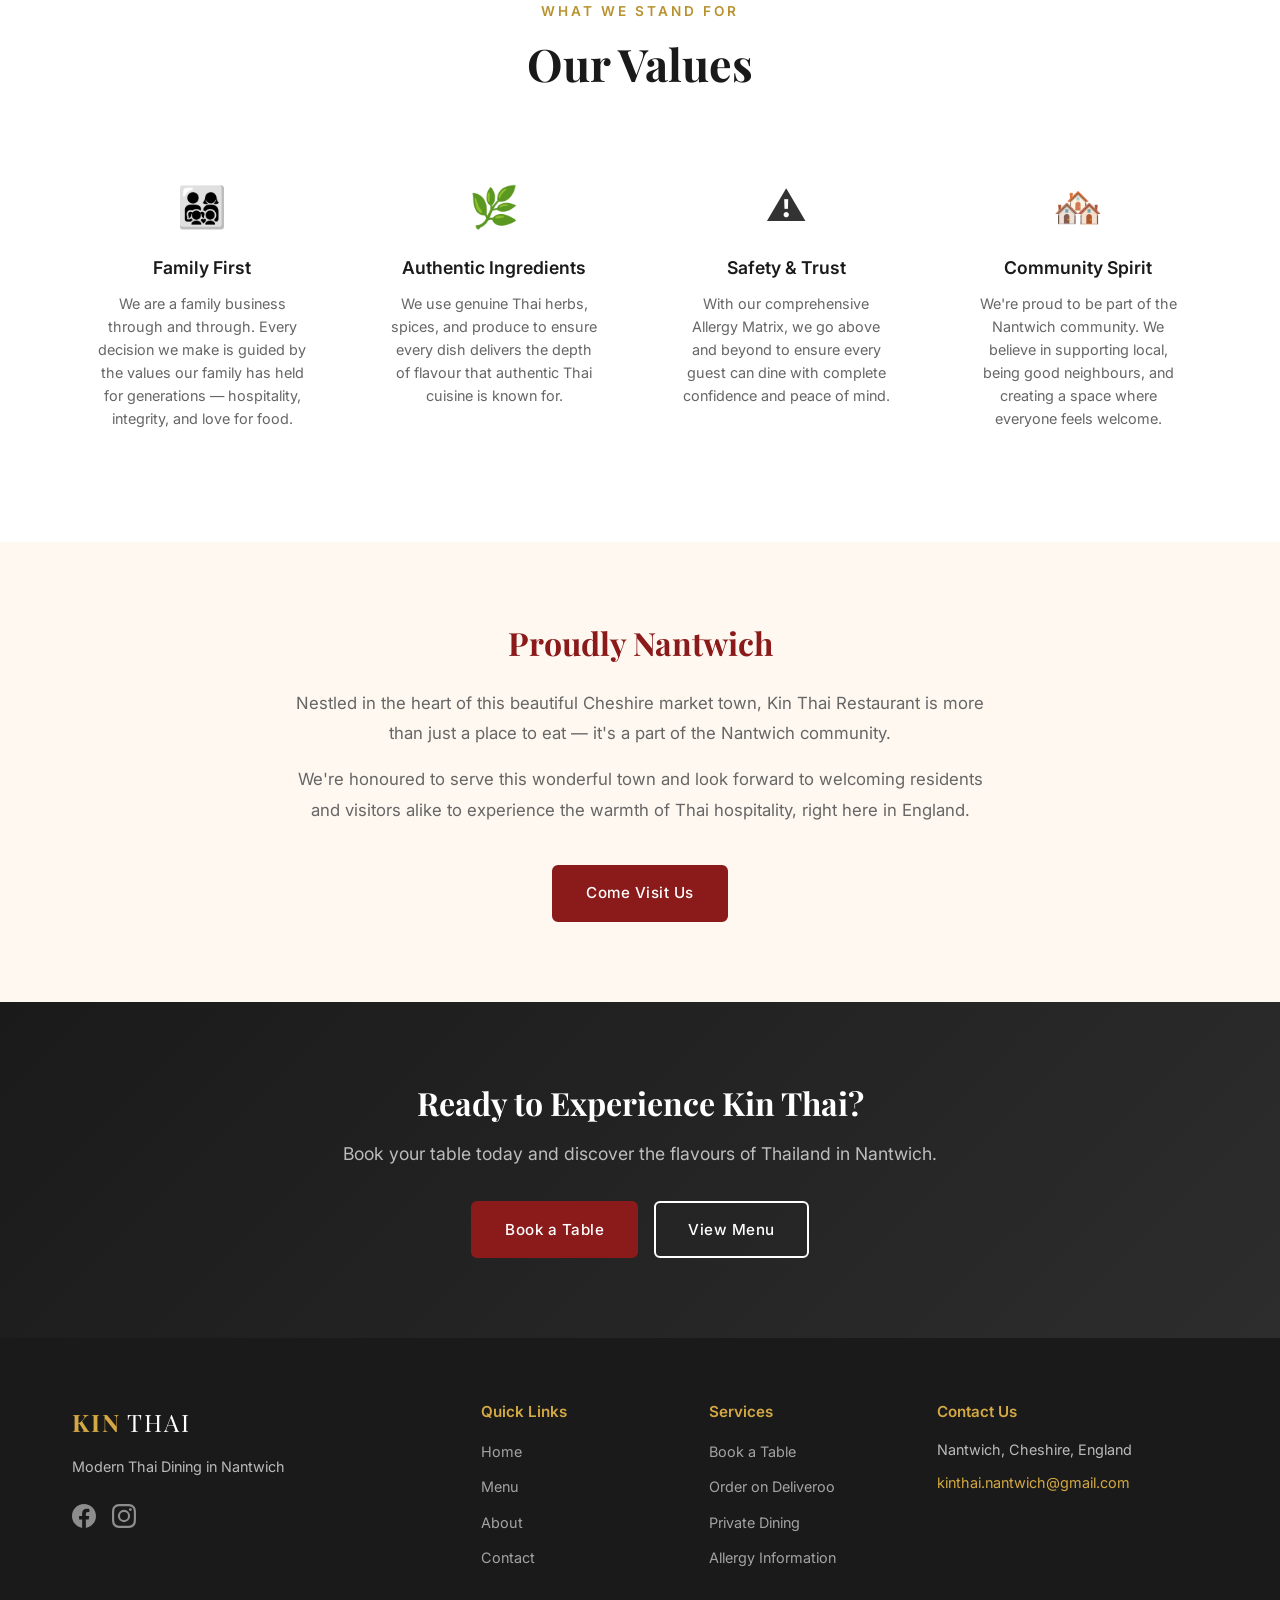
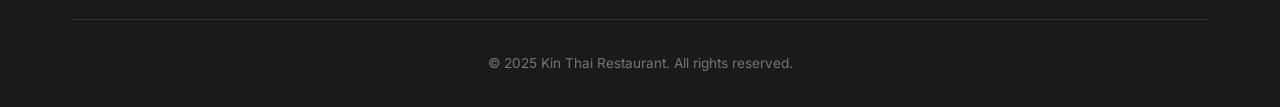
==== commit fec725e0: "Add real restaurant photos across all pages - Replace all stock photos with actual restaurant images" ====
--- a/about.html
+++ b/about.html
@@ -40,7 +40,7 @@
     </nav>
 
     <!-- Page Header -->
-    <header class="page-header">
+    <header class="page-header page-header-img" style="background-image: linear-gradient(rgba(26,26,26,0.65), rgba(26,26,26,0.75)), url('image/S__125001732.jpg');">
         <div class="container">
             <span class="section-label" data-i18n="about.label">Our Story</span>
             <h1 class="page-title" data-i18n="about.title">About Kin Thai</h1>
@@ -65,7 +65,7 @@
                     </p>
                 </div>
                 <div class="story-image">
-                    <div class="story-img-placeholder" style="background-image: url('https://images.unsplash.com/photo-1552566626-52f8b828add9?w=600&q=80')">
+                    <div class="story-img-placeholder" style="background-image: url('image/S__125001731.jpg')">
                     </div>
                 </div>
             </div>
@@ -77,7 +77,7 @@
         <div class="container">
             <div class="story-grid reverse">
                 <div class="story-image">
-                    <div class="story-img-placeholder" style="background-image: url('https://images.unsplash.com/photo-1562565652-a0d8f0c59eb4?w=600&q=80')">
+                    <div class="story-img-placeholder" style="background-image: url('image/S__125001732.jpg')">
                     </div>
                 </div>
                 <div class="story-content">
--- a/css/style.css
+++ b/css/style.css
@@ -325,7 +325,7 @@
     background: linear-gradient(135deg, #1a1a1a 0%, #2d1f1f 50%, #1a1a1a 100%);
     background-image: 
         linear-gradient(rgba(26, 26, 26, 0.6), rgba(26, 26, 26, 0.7)),
-        url('https://images.unsplash.com/photo-1517248135467-4c7edcad34c4?w=1600&q=80');
+        url('image/S__125001732.jpg');
     background-size: cover;
     background-position: center;
     background-attachment: fixed;
@@ -453,6 +453,12 @@
     text-align: center;
 }
 
+.page-header-img {
+    background-size: cover;
+    background-position: center;
+    padding: 10rem 0 5rem;
+}
+
 .page-header .section-label {
     color: var(--color-gold);
 }
@@ -691,6 +697,62 @@
     font-size: 0.95rem;
     color: var(--color-text-light);
     margin-bottom: 1.5rem;
+}
+
+/* ===================================
+   GALLERY SECTION
+   =================================== */
+.gallery-section {
+    background: var(--color-dark);
+    padding: 5rem 0;
+}
+
+.gallery-section .section-label {
+    color: var(--color-gold);
+}
+
+.gallery-section .section-title {
+    color: var(--color-white);
+}
+
+.gallery-grid {
+    display: grid;
+    grid-template-columns: 1.5fr 1fr;
+    gap: 1.5rem;
+}
+
+.gallery-item {
+    border-radius: var(--radius-md);
+    overflow: hidden;
+    position: relative;
+}
+
+.gallery-item img {
+    width: 100%;
+    height: 100%;
+    object-fit: cover;
+    display: block;
+    transition: transform 0.6s ease;
+    min-height: 280px;
+}
+
+.gallery-item:hover img {
+    transform: scale(1.05);
+}
+
+.gallery-large img {
+    min-height: 400px;
+}
+
+@media (max-width: 768px) {
+    .gallery-grid {
+        grid-template-columns: 1fr;
+    }
+
+    .gallery-large img,
+    .gallery-item img {
+        min-height: 220px;
+    }
 }
 
 /* ===================================
